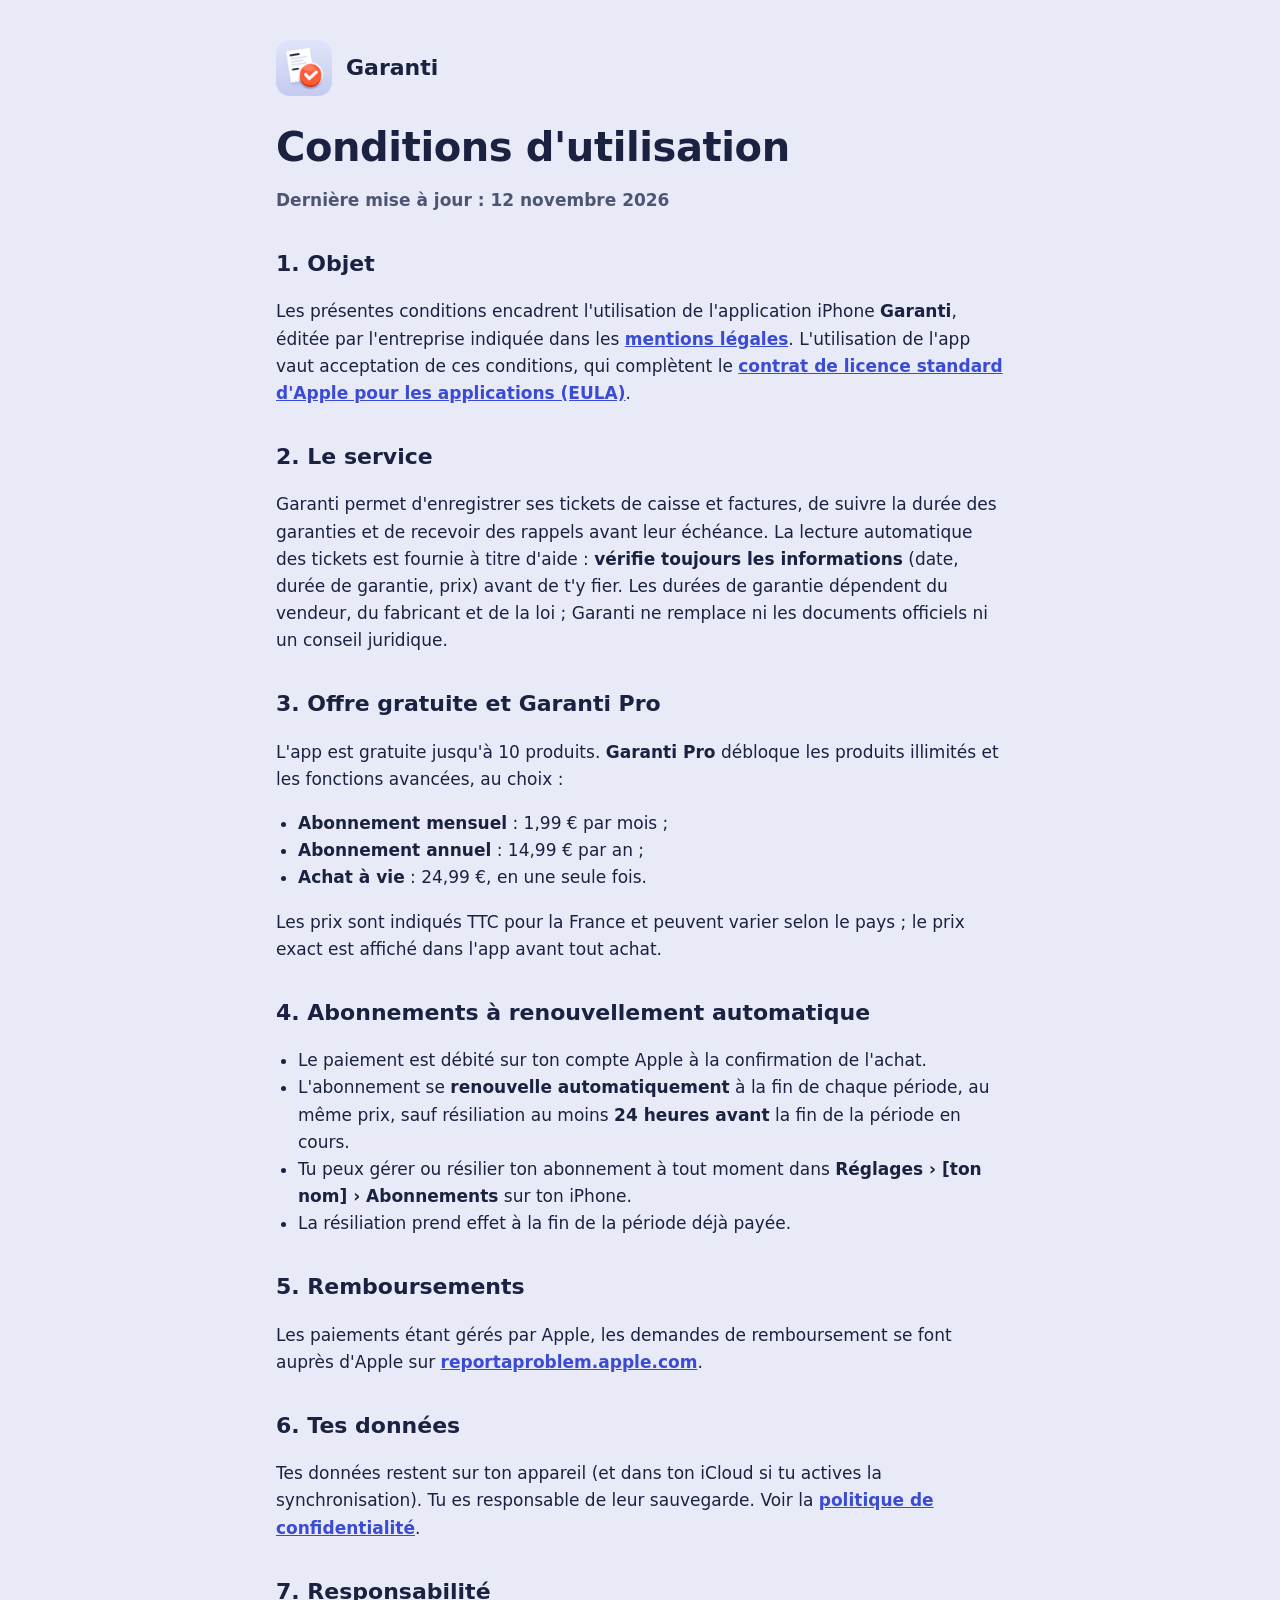
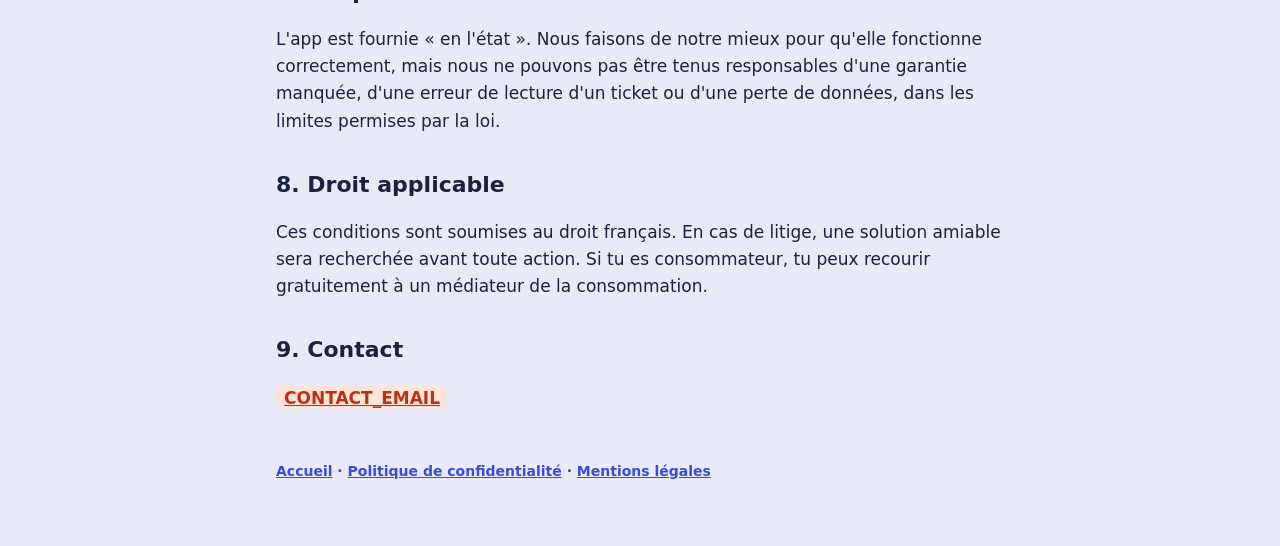
==== conditions.html @ ab15154c "Site Garanti : assistance, confidentialité, conditions, mentions légales Co-Authored-By: Claude Opus" ====
<!doctype html>
<html lang="fr">
<head>
<meta charset="utf-8">
<meta name="viewport" content="width=device-width, initial-scale=1">
<title>Conditions d'utilisation – Garanti</title>
<link rel="icon" href="icon.png">
<link rel="stylesheet" href="style.css">
</head>
<body>
<main>
  <header class="site"><img src="icon.png" alt=""><a href="./">Garanti</a></header>

  <h1>Conditions d'utilisation</h1>
  <p class="muted">Dernière mise à jour : 12 novembre 2026</p>

  <h2>1. Objet</h2>
  <p>Les présentes conditions encadrent l'utilisation de l'application iPhone <strong>Garanti</strong>, éditée par l'entreprise indiquée dans les <a href="mentions-legales.html">mentions légales</a>. L'utilisation de l'app vaut acceptation de ces conditions, qui complètent le <a href="https://www.apple.com/legal/internet-services/itunes/dev/stdeula/">contrat de licence standard d'Apple pour les applications (EULA)</a>.</p>

  <h2>2. Le service</h2>
  <p>Garanti permet d'enregistrer ses tickets de caisse et factures, de suivre la durée des garanties et de recevoir des rappels avant leur échéance. La lecture automatique des tickets est fournie à titre d'aide : <strong>vérifie toujours les informations</strong> (date, durée de garantie, prix) avant de t'y fier. Les durées de garantie dépendent du vendeur, du fabricant et de la loi ; Garanti ne remplace ni les documents officiels ni un conseil juridique.</p>

  <h2>3. Offre gratuite et Garanti Pro</h2>
  <p>L'app est gratuite jusqu'à 10 produits. <strong>Garanti Pro</strong> débloque les produits illimités et les fonctions avancées, au choix :</p>
  <ul>
    <li><strong>Abonnement mensuel</strong> : 1,99 € par mois ;</li>
    <li><strong>Abonnement annuel</strong> : 14,99 € par an ;</li>
    <li><strong>Achat à vie</strong> : 24,99 €, en une seule fois.</li>
  </ul>
  <p>Les prix sont indiqués TTC pour la France et peuvent varier selon le pays ; le prix exact est affiché dans l'app avant tout achat.</p>

  <h2>4. Abonnements à renouvellement automatique</h2>
  <ul>
    <li>Le paiement est débité sur ton compte Apple à la confirmation de l'achat.</li>
    <li>L'abonnement se <strong>renouvelle automatiquement</strong> à la fin de chaque période, au même prix, sauf résiliation au moins <strong>24 heures avant</strong> la fin de la période en cours.</li>
    <li>Tu peux gérer ou résilier ton abonnement à tout moment dans <strong>Réglages › [ton nom] › Abonnements</strong> sur ton iPhone.</li>
    <li>La résiliation prend effet à la fin de la période déjà payée.</li>
  </ul>

  <h2>5. Remboursements</h2>
  <p>Les paiements étant gérés par Apple, les demandes de remboursement se font auprès d'Apple sur <a href="https://reportaproblem.apple.com">reportaproblem.apple.com</a>.</p>

  <h2>6. Tes données</h2>
  <p>Tes données restent sur ton appareil (et dans ton iCloud si tu actives la synchronisation). Tu es responsable de leur sauvegarde. Voir la <a href="confidentialite.html">politique de confidentialité</a>.</p>

  <h2>7. Responsabilité</h2>
  <p>L'app est fournie « en l'état ». Nous faisons de notre mieux pour qu'elle fonctionne correctement, mais nous ne pouvons pas être tenus responsables d'une garantie manquée, d'une erreur de lecture d'un ticket ou d'une perte de données, dans les limites permises par la loi.</p>

  <h2>8. Droit applicable</h2>
  <p>Ces conditions sont soumises au droit français. En cas de litige, une solution amiable sera recherchée avant toute action. Si tu es consommateur, tu peux recourir gratuitement à un médiateur de la consommation.</p>

  <h2>9. Contact</h2>
  <p><a href="mailto:CONTACT_EMAIL"><span class="todo">CONTACT_EMAIL</span></a></p>

  <footer><a href="./">Accueil</a> · <a href="confidentialite.html">Politique de confidentialité</a> · <a href="mentions-legales.html">Mentions légales</a></footer>
</main>
</body>
</html>
---- style.css ----
:root {
  --bg: #E8EBF7;
  --card: #FFFFFF;
  --edge: #CDD2E6;
  --ink: #1B2140;
  --muted: #4E5574;
  --tomato: #FF5A36;
  --tomato-edge: #C93A1A;
  --tomato-text: #B83311;
  --indigo: #3A4BD6;
}
* { box-sizing: border-box; }
html { -webkit-text-size-adjust: 100%; }
body {
  margin: 0;
  background: var(--bg);
  color: var(--ink);
  font-family: ui-rounded, "SF Pro Rounded", "Nunito", system-ui, -apple-system, "Segoe UI", sans-serif;
  font-size: 17px;
  line-height: 1.6;
}
main { max-width: 760px; margin: 0 auto; padding: 40px 16px 64px; }
header.site { display: flex; align-items: center; gap: 14px; margin-bottom: 28px; }
header.site img { width: 56px; height: 56px; border-radius: 14px; }
header.site a { color: var(--ink); text-decoration: none; font-weight: 900; font-size: 22px; }
h1 { font-size: clamp(30px, 6vw, 40px); line-height: 1.15; font-weight: 900; margin: 0 0 8px; letter-spacing: -0.01em; }
h2 { font-size: 22px; font-weight: 900; margin: 32px 0 8px; }
h3 { font-size: 18px; font-weight: 800; margin: 20px 0 4px; }
p, li { color: var(--ink); }
.muted { color: var(--muted); font-weight: 700; }
.card {
  background: var(--card);
  border-radius: 26px;
  padding: 22px 24px;
  margin: 16px 0;
  box-shadow: 0 5px 0 var(--edge);
}
a { color: var(--indigo); font-weight: 800; }
.btn {
  display: inline-block;
  background: var(--tomato);
  color: #fff;
  text-decoration: none;
  font-weight: 900;
  padding: 14px 24px;
  border-radius: 999px;
  box-shadow: 0 5px 0 var(--tomato-edge);
}
nav.links { display: flex; flex-wrap: wrap; gap: 10px 18px; margin-top: 8px; }
ul { padding-left: 22px; }
footer { margin-top: 48px; color: var(--muted); font-size: 14px; font-weight: 700; }
.todo { background: #FFE3DB; color: var(--tomato-text); padding: 2px 8px; border-radius: 8px; font-weight: 900; }
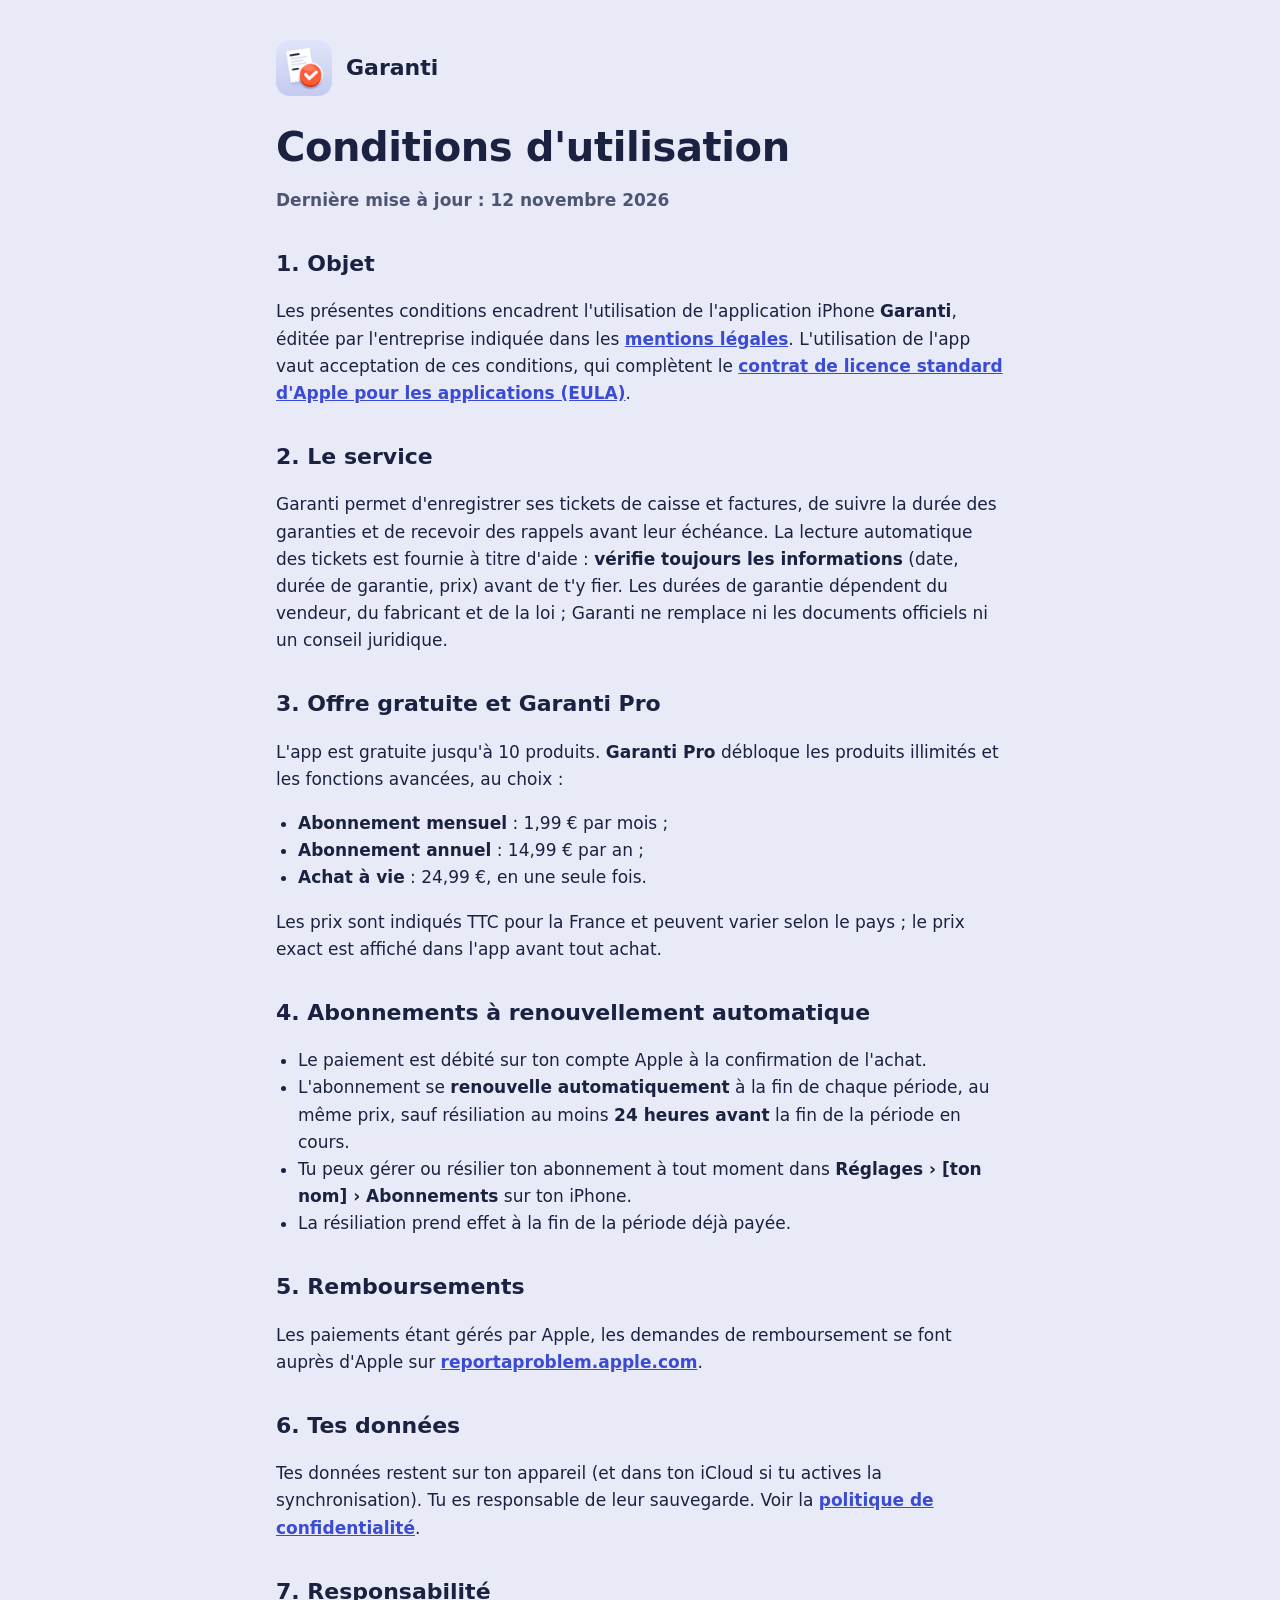
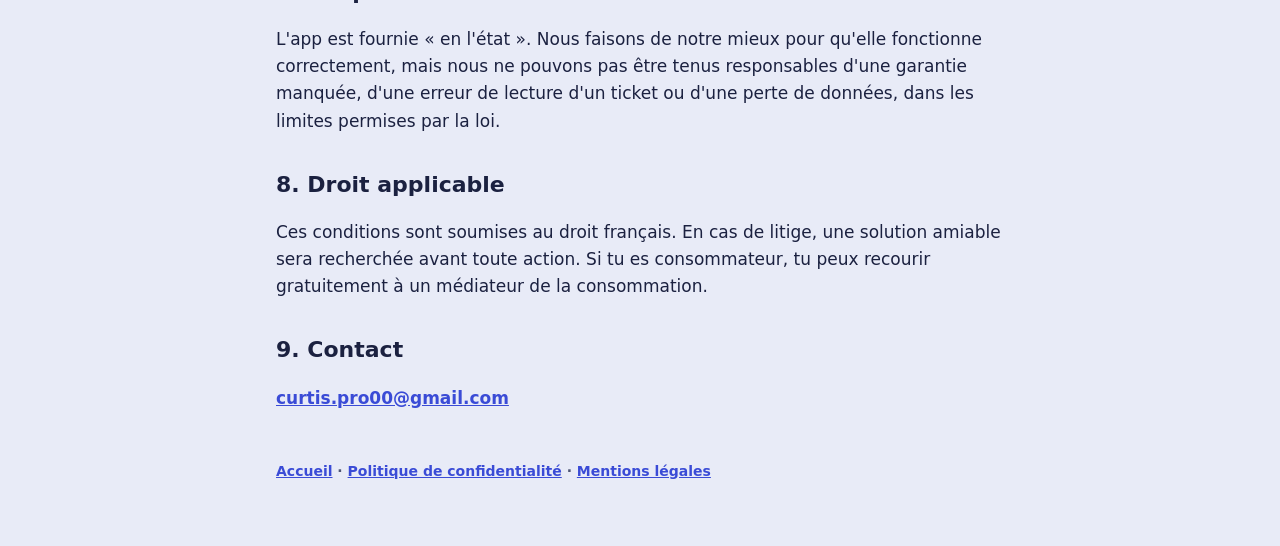
==== commit 844538a3: "Coordonnées de l'éditeur et e-mail de contact Co-Authored-By: Claude Opus 5.5 <noreply@anthropic.com" ====
--- a/conditions.html
+++ b/conditions.html
@@ -50,7 +50,7 @@
   <p>Ces conditions sont soumises au droit français. En cas de litige, une solution amiable sera recherchée avant toute action. Si tu es consommateur, tu peux recourir gratuitement à un médiateur de la consommation.</p>
 
   <h2>9. Contact</h2>
-  <p><a href="mailto:CONTACT_EMAIL"><span class="todo">CONTACT_EMAIL</span></a></p>
+  <p><a href="mailto:curtis.pro00@gmail.com">curtis.pro00@gmail.com</a></p>
 
   <footer><a href="./">Accueil</a> · <a href="confidentialite.html">Politique de confidentialité</a> · <a href="mentions-legales.html">Mentions légales</a></footer>
 </main>
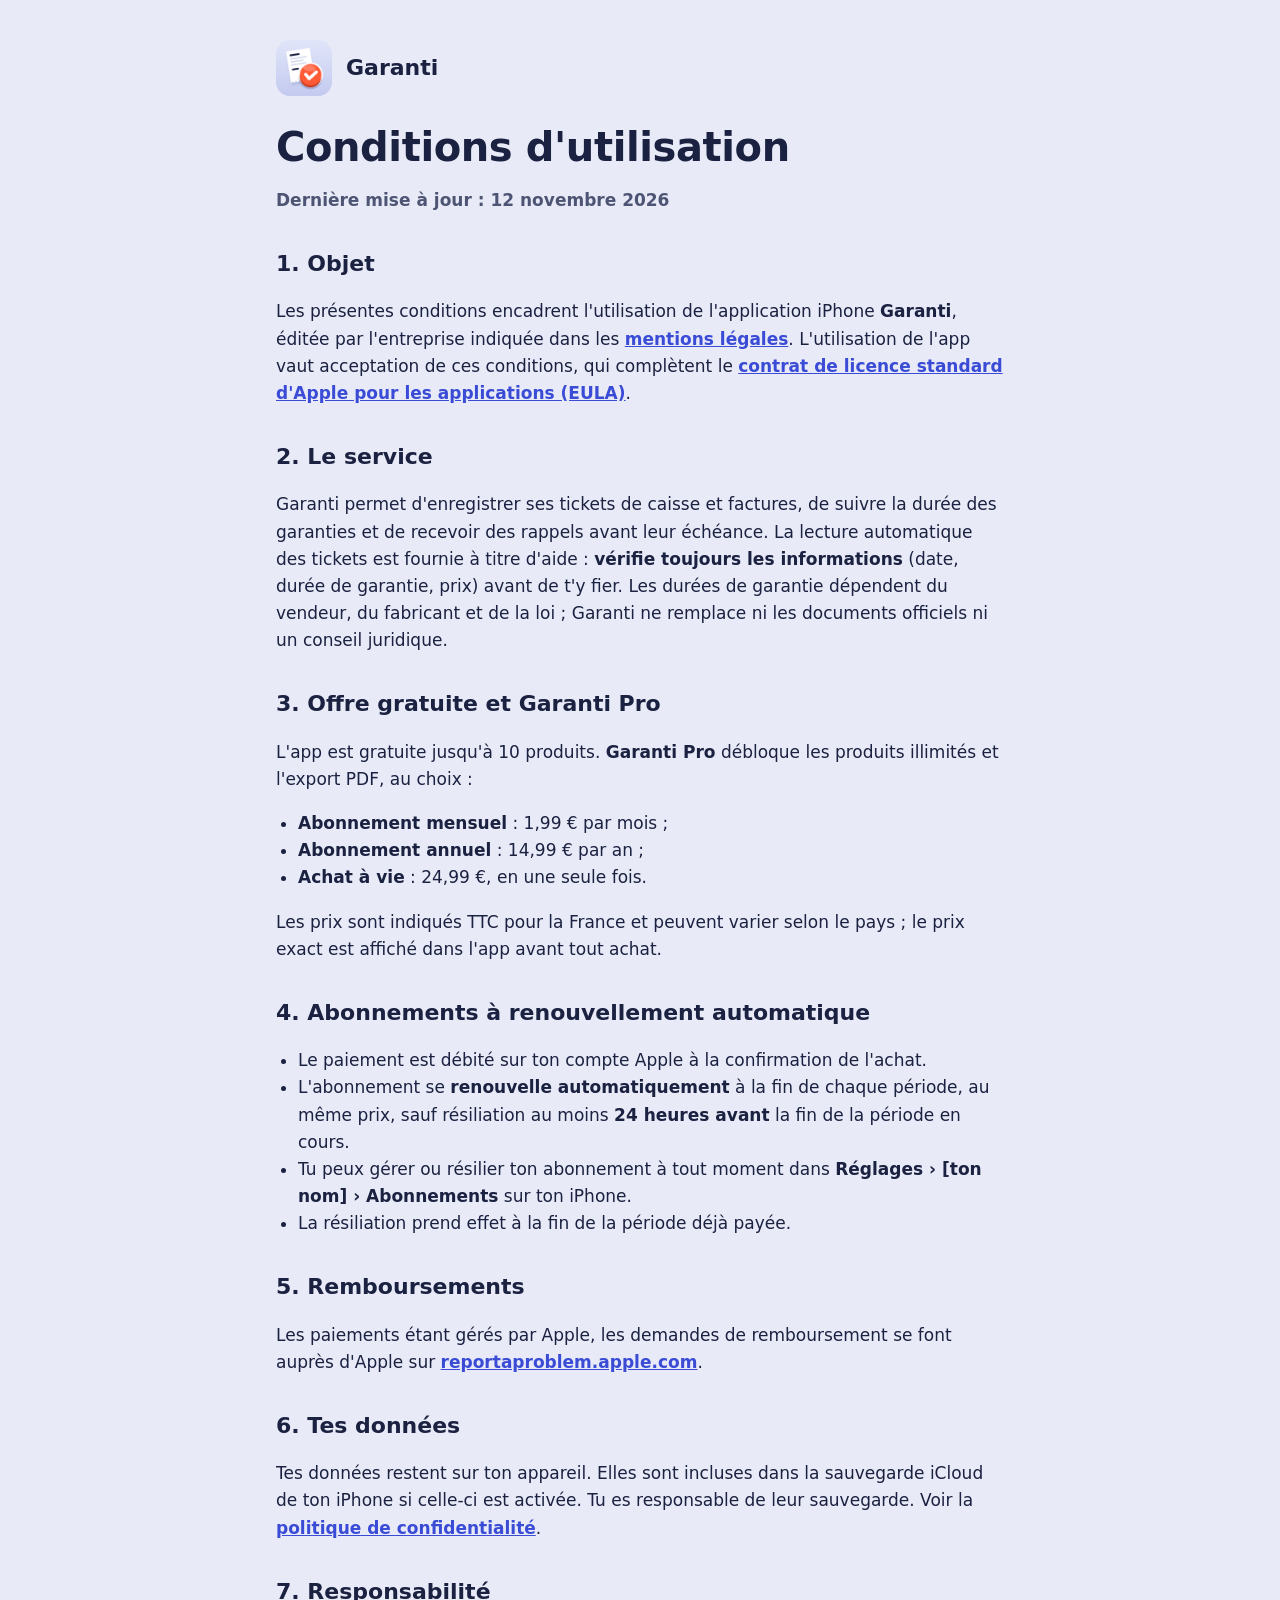
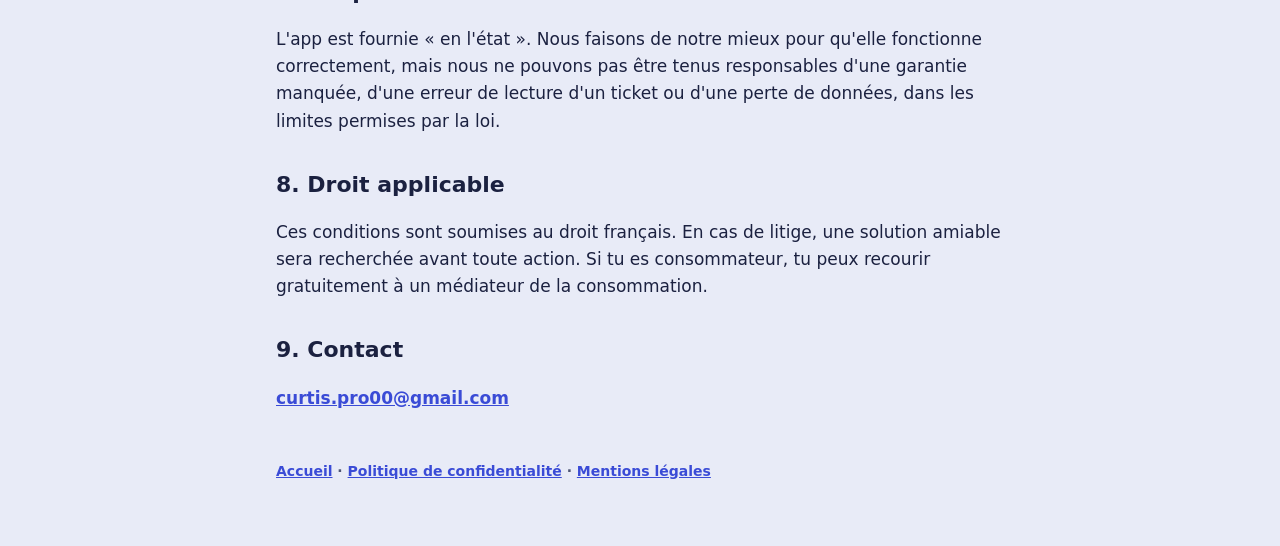
==== commit 99867047: "Retire la synchro iCloud (pas encore disponible) ; Pro = produits illimités + export PDF Co-Authored" ====
--- a/conditions.html
+++ b/conditions.html
@@ -21,7 +21,7 @@
   <p>Garanti permet d'enregistrer ses tickets de caisse et factures, de suivre la durée des garanties et de recevoir des rappels avant leur échéance. La lecture automatique des tickets est fournie à titre d'aide : <strong>vérifie toujours les informations</strong> (date, durée de garantie, prix) avant de t'y fier. Les durées de garantie dépendent du vendeur, du fabricant et de la loi ; Garanti ne remplace ni les documents officiels ni un conseil juridique.</p>
 
   <h2>3. Offre gratuite et Garanti Pro</h2>
-  <p>L'app est gratuite jusqu'à 10 produits. <strong>Garanti Pro</strong> débloque les produits illimités et les fonctions avancées, au choix :</p>
+  <p>L'app est gratuite jusqu'à 10 produits. <strong>Garanti Pro</strong> débloque les produits illimités et l'export PDF, au choix :</p>
   <ul>
     <li><strong>Abonnement mensuel</strong> : 1,99 € par mois ;</li>
     <li><strong>Abonnement annuel</strong> : 14,99 € par an ;</li>
@@ -41,7 +41,7 @@
   <p>Les paiements étant gérés par Apple, les demandes de remboursement se font auprès d'Apple sur <a href="https://reportaproblem.apple.com">reportaproblem.apple.com</a>.</p>
 
   <h2>6. Tes données</h2>
-  <p>Tes données restent sur ton appareil (et dans ton iCloud si tu actives la synchronisation). Tu es responsable de leur sauvegarde. Voir la <a href="confidentialite.html">politique de confidentialité</a>.</p>
+  <p>Tes données restent sur ton appareil. Elles sont incluses dans la sauvegarde iCloud de ton iPhone si celle-ci est activée. Tu es responsable de leur sauvegarde. Voir la <a href="confidentialite.html">politique de confidentialité</a>.</p>
 
   <h2>7. Responsabilité</h2>
   <p>L'app est fournie « en l'état ». Nous faisons de notre mieux pour qu'elle fonctionne correctement, mais nous ne pouvons pas être tenus responsables d'une garantie manquée, d'une erreur de lecture d'un ticket ou d'une perte de données, dans les limites permises par la loi.</p>
